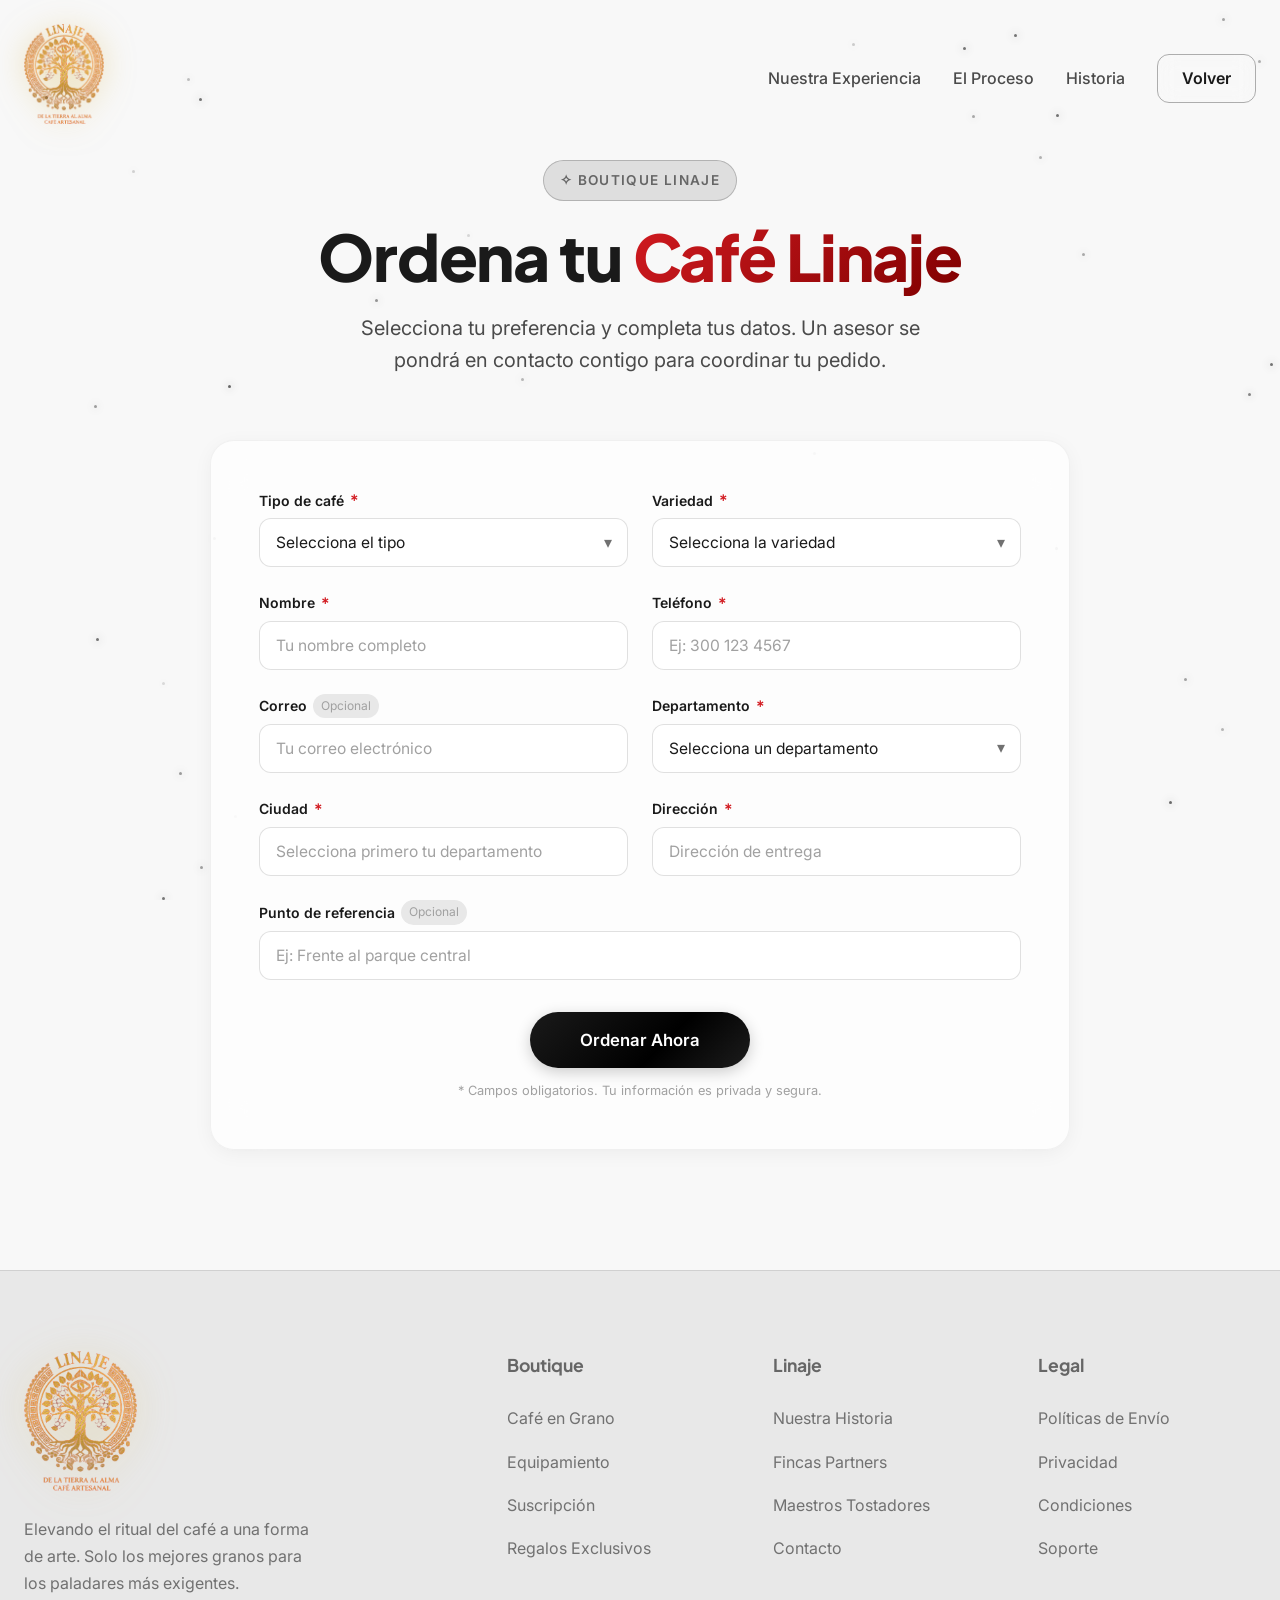
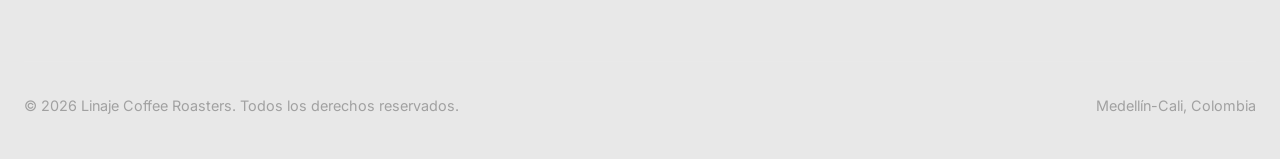
==== boutique.html @ 58b34735 "Add files via upload" ====
<!DOCTYPE html>
<html lang="es">

<head>
    <meta charset="UTF-8">
    <meta name="viewport" content="width=device-width, initial-scale=1.0">
    <title>Boutique | Linaje Café</title>
    <meta name="description" content="Ordena tu café Linaje de especialidad. Selecciona tu variedad, indica tu dirección y uno de nuestros asesores se contactará contigo.">
    <!-- Design System CSS -->
    <link rel="stylesheet" href="styles.css">
</head>

<body>

    <!-- Background Particles -->
    <div class="particles-container" id="particles">
        <!-- Partículas inyectadas vía JS -->
    </div>

    <!-- Navegación Sticky (same as landing) -->
    <nav class="navbar" id="navbar">
        <div class="container nav-container">
            <a href="index.html" class="nav-logo">
                <img src="images/logo.png" alt="Linaje Logo" class="logo-img">
            </a>

            <ul class="nav-links" id="nav-links">
                <li><a href="index.html#experiencia" class="nav-link">Nuestra Experiencia</a></li>
                <li><a href="index.html#proceso" class="nav-link">El Proceso</a></li>
                <li><a href="index.html#historia" class="nav-link">Historia</a></li>
                <li><a href="index.html" class="btn btn-outline" style="padding: 10px 24px;">Volver</a></li>
            </ul>

            <div class="mobile-menu-toggle" id="mobile-menu-toggle">
                <span></span>
                <span></span>
                <span></span>
            </div>
        </div>
    </nav>

    <!-- Boutique Hero + Form Section -->
    <section class="boutique-page-section">
        <div class="container">
            <div class="boutique-page-header">
                <div class="hero-label" style="margin: 0 auto;">
                    <span>✧ Boutique Linaje</span>
                </div>
                <h1>Ordena tu <span class="text-gradient">Café Linaje</span></h1>
                <p class="large">Selecciona tu preferencia y completa tus datos. Un asesor se pondrá en contacto contigo para coordinar tu pedido.</p>
            </div>

            <!-- Order Form -->
            <form id="order-form" class="order-form glass-card" novalidate>

                <!-- Row 1: Tipo de café + Variedad -->
                <div class="form-row">
                    <div class="form-group">
                        <label for="coffee_type" class="form-label">Tipo de café <span class="required-star">*</span></label>
                        <div class="select-wrapper">
                            <select id="coffee_type" name="coffee_type" class="form-control" required>
                                <option value="" disabled selected>Selecciona el tipo</option>
                                <option value="Molido">Molido</option>
                                <option value="En Grano">En Grano</option>
                            </select>
                        </div>
                        <span class="field-error" id="coffee_type-error">Por favor selecciona el tipo de café.</span>
                    </div>

                    <div class="form-group">
                        <label for="variety" class="form-label">Variedad <span class="required-star">*</span></label>
                        <div class="select-wrapper">
                            <select id="variety" name="variety" class="form-control" required>
                                <option value="" disabled selected>Selecciona la variedad</option>
                                <option value="Castillo">Castillo</option>
                            </select>
                        </div>
                        <span class="field-error" id="variety-error">Por favor selecciona la variedad.</span>
                    </div>
                </div>

                <!-- Row 1.5: Tipo de molienda (Dynamic) -->
                <div class="form-row" id="grind-row" style="display: none;">
                    <div class="form-group" style="grid-column: 1 / -1;">
                        <label for="grind_type" class="form-label">Tipo de molienda <span class="required-star">*</span></label>
                        <div class="select-wrapper">
                            <select id="grind_type" name="grind_type" class="form-control">
                                <option value="" disabled selected>Selecciona la molienda</option>
                                <option value="Fina">Fina</option>
                                <option value="Media">Media</option>
                                <option value="Gruesa">Gruesa</option>
                            </select>
                        </div>
                        <span class="field-error" id="grind_type-error">Por favor selecciona el tipo de molienda.</span>
                    </div>
                </div>

                <!-- Row 2: Nombre + Teléfono -->
                <div class="form-row">
                    <div class="form-group">
                        <label for="name" class="form-label">Nombre <span class="required-star">*</span></label>
                        <input type="text" id="name" name="name" class="form-control" placeholder="Tu nombre completo" required>
                        <span class="field-error" id="name-error">El nombre es obligatorio.</span>
                    </div>

                    <div class="form-group">
                        <label for="phone" class="form-label">Teléfono <span class="required-star">*</span></label>
                        <input type="tel" id="phone" name="phone" class="form-control" placeholder="Ej: 300 123 4567" required>
                        <span class="field-error" id="phone-error">El teléfono es obligatorio.</span>
                    </div>
                </div>

                <!-- Row 3: Correo + Departamento -->
                <div class="form-row">
                    <div class="form-group">
                        <label for="email" class="form-label">Correo <span class="optional-tag">Opcional</span></label>
                        <input type="email" id="email" name="email" class="form-control" placeholder="Tu correo electrónico">
                        <span class="field-error" id="email-error">Ingresa un correo válido.</span>
                    </div>

                    <div class="form-group">
                        <label for="department" class="form-label">Departamento <span class="required-star">*</span></label>
                        <div class="select-wrapper">
                            <select id="department" name="department" class="form-control" required>
                                <option value="" disabled selected>Selecciona un departamento</option>
                                <!-- Departments will be populated by JS -->
                            </select>
                        </div>
                        <span class="field-error" id="department-error">El departamento es obligatorio.</span>
                    </div>
                </div>

                <!-- Row 4: Ciudad + Dirección -->
                <div class="form-row">
                    <div class="form-group">
                        <label for="city" class="form-label">Ciudad <span class="required-star">*</span></label>
                        <input type="text" id="city" name="city" class="form-control"
                               placeholder="Selecciona primero tu departamento"
                               list="cities-list" autocomplete="off" required disabled>
                        <datalist id="cities-list"></datalist>
                        <span class="field-error" id="city-error">La ciudad es obligatoria.</span>
                    </div>

                    <div class="form-group">
                        <label for="address" class="form-label">Dirección <span class="required-star">*</span></label>
                        <input type="text" id="address" name="address" class="form-control" placeholder="Dirección de entrega" required>
                        <span class="field-error" id="address-error">La dirección es obligatoria.</span>
                    </div>
                </div>

                <!-- Row 5: Punto de referencia -->
                <div class="form-row">
                    <div class="form-group" style="grid-column: 1 / -1;">
                        <label for="benchmark" class="form-label">Punto de referencia <span class="optional-tag">Opcional</span></label>
                        <input type="text" id="benchmark" name="benchmark" class="form-control" placeholder="Ej: Frente al parque central">
                    </div>
                </div>

                <!-- Submit -->
                <div class="form-submit-row">
                    <button type="submit" class="btn btn-primary cta-pulse-btn" id="submit-btn">
                        <span id="submit-text">Ordenar Ahora</span>
                        <span id="submit-spinner" class="spinner" style="display:none;"></span>
                    </button>
                    <p class="form-disclaimer">* Campos obligatorios. Tu información es privada y segura.</p>
                </div>

            </form>
        </div>
    </section>

    <!-- Footer (same as landing) -->
    <footer class="footer">
        <div class="container">
            <div class="footer-grid">
                <div class="footer-brand">
                    <a href="index.html" class="footer-logo">
                        <img src="images/logo.png" alt="Linaje Logo" class="logo-img">
                    </a>
                    <p>Elevando el ritual del café a una forma de arte. Solo los mejores granos para los paladares más exigentes.</p>
                </div>
                <div class="footer-col">
                    <h4>Boutique</h4>
                    <div class="footer-links">
                        <a href="#">Café en Grano</a>
                        <a href="#">Equipamiento</a>
                        <a href="#">Suscripción</a>
                        <a href="#">Regalos Exclusivos</a>
                    </div>
                </div>
                <div class="footer-col">
                    <h4>Linaje</h4>
                    <div class="footer-links">
                        <a href="#">Nuestra Historia</a>
                        <a href="#">Fincas Partners</a>
                        <a href="#">Maestros Tostadores</a>
                        <a href="#">Contacto</a>
                    </div>
                </div>
                <div class="footer-col">
                    <h4>Legal</h4>
                    <div class="footer-links">
                        <a href="#">Políticas de Envío</a>
                        <a href="#">Privacidad</a>
                        <a href="#">Condiciones</a>
                        <a href="#">Soporte</a>
                    </div>
                </div>
            </div>
            <div class="footer-bottom">
                <span>&copy; 2026 Linaje Coffee Roasters. Todos los derechos reservados.</span>
                <span>Medellín-Cali, Colombia</span>
            </div>
        </div>
    </footer>

    <!-- Popup 1: Casi listo -->
    <div class="popup-overlay" id="popup-almost" aria-hidden="true">
        <div class="popup-card glass-card">
            <h3 class="popup-title">Cada vez estas mas cerca de probar nuestro café <span class="text-gradient">Linaje</span>.</h3>
            <p class="popup-subtitle">Estamos procesando tu pedido…</p>
            <!-- Spinning bean + loading bar -->
            <div class="bean-spinner">☕</div>
            <div class="popup-timer-bar-container">
                <div class="popup-timer-bar">
                    <div class="popup-timer-fill" id="timer-fill-1"></div>
                </div>
            </div>
            <span class="popup-countdown" id="countdown-1">10</span>
        </div>
    </div>

    <!-- Popup 2: En camino -->
    <div class="popup-overlay" id="popup-sent" aria-hidden="true">
        <div class="popup-card glass-card">
            <h3 class="popup-title">Tu compra esta en proceso.</h3>
            <p class="popup-subtitle">Uno de nuestros Asesores se contactará contigo.</p>
            <!-- Coffee cup animation -->
            <div class="coffee-scene">
                <div class="coffee-steam">
                    <span></span><span></span><span></span>
                </div>
                <div class="coffee-cup">
                    <div class="coffee-liquid" id="coffee-fill-2"></div>
                    <div class="coffee-cup-handle"></div>
                </div>
                <div class="coffee-saucer"></div>
            </div>
            <span class="popup-countdown" id="countdown-2">10</span>
        </div>
    </div>

    <!-- Volver button (shown after popup 2 closes) -->
    <div class="volver-overlay" id="volver-overlay" style="display:none;">
        <div class="volver-card glass-card">
            <div class="popup-icon">✧</div>
            <h3>¡Gracias por tu pedido!</h3>
            <p>Pronto estaremos en contacto contigo.</p>
            <a href="index.html" class="btn btn-primary" style="margin-top: 16px; border-radius: 100px;">Volver al inicio</a>
        </div>
    </div>

    <!-- JS Scripts -->
    <script src="script.js"></script>
    <script src="boutique.js"></script>
</body>

</html>
---- styles.css ----
/* =========================================================================
   LINAJE - DESIGN SYSTEM (DARK LUXURY)
   ========================================================================= */

@import url('https://fonts.googleapis.com/css2?family=Inter:wght@400;500;600&family=Plus+Jakarta+Sans:wght@700;800&display=swap');

:root {
    /* Backgrounds */
    --bg-primary: #F8F8F8;     /* Very Light Gray / White */
    --bg-secondary: #FFFFFF;   /* Pure White */
    --bg-tertiary: #E8E8E8;    /* Soft Gray */

    /* Primary Accent: Deep Black */
    --primary-50: #F2F2F2;
    --primary-100: #E6E6E6;
    --primary-200: #CCCCCC;
    --primary-300: #999999;
    --primary-400: #666666;
    --primary-500: #000000;
    --primary-600: #000000;
    --primary-700: #000000;
    --primary-800: #000000;
    --primary-900: #000000;
    --primary-rgb: 0, 0, 0;

    /* Secondary Accent: Red Linaje */
    --accent-red: #D21B21;

    /* Texts */
    --text-primary: #1A1A1A;   /* Dark for readability */
    --text-secondary: #4A4A4A; /* Medium gray */
    --text-tertiary: #717171;  /* Light gray text */
    --text-quaternary: #A1A1A1;

    /* Utilities */
    --success: #22C55E;
    --warning: #F59E0B;
}

/* =========================================================================
   BASE STYLES
   ========================================================================= */

* {
    margin: 0;
    padding: 0;
    box-sizing: border-box;
}

body {
    background-color: var(--bg-primary);
    color: var(--text-secondary);
    font-family: 'Inter', sans-serif;
    line-height: 1.7;
    overflow-x: hidden;
    scroll-behavior: smooth;
}

h1,
h2,
h3,
h4,
h5,
h6 {
    font-family: 'Plus Jakarta Sans', sans-serif;
    color: var(--text-primary);
}

h1 {
    font-size: clamp(2.5rem, 5vw, 4.75rem);
    font-weight: 800;
    line-height: 1.1;
    letter-spacing: -0.02em;
}

h2 {
    font-size: clamp(2rem, 4vw, 3rem);
    font-weight: 700;
    line-height: 1.2;
}

h3 {
    font-size: 1.5rem;
    font-weight: 600;
    line-height: 1.3;
}

p {
    font-size: 1rem;
    font-weight: 400;
}

p.large {
    font-size: 1.25rem;
    line-height: 1.6;
}

.label {
    font-size: 0.75rem;
    font-weight: 500;
    text-transform: uppercase;
    letter-spacing: 0.1em;
    color: var(--primary-400);
}

a {
    text-decoration: none;
    color: inherit;
}

ul {
    list-style: none;
}

/* =========================================================================
   LAYOUT
   ========================================================================= */

.container {
    max-width: 1280px;
    margin: 0 auto;
    padding: 0 24px;
}

section {
    padding: 100px 0;
    position: relative;
    z-index: 10;
}

/* =========================================================================
   COMPONENTS
   ========================================================================= */

/* Glass Card */
.glass-card {
    background: rgba(255, 255, 255, 0.7);
    backdrop-filter: blur(24px) saturate(180%);
    -webkit-backdrop-filter: blur(24px) saturate(180%);
    border: 1px solid rgba(0, 0, 0, 0.05);
    border-radius: 24px;
    padding: 32px;
    box-shadow:
        0 4px 20px -1px rgba(0, 0, 0, 0.05),
        0 2px 10px -2px rgba(0, 0, 0, 0.02);
    transition: all 0.4s cubic-bezier(0.4, 0, 0.2, 1);
}

.glass-card:hover {
    border-color: rgba(0, 0, 0, 0.1);
    box-shadow: 0 25px 50px -12px rgba(0, 0, 0, 0.1);
    transform: translateY(-4px);
}

/* Buttons */
.btn {
    display: inline-flex;
    align-items: center;
    justify-content: center;
    padding: 16px 32px;
    border-radius: 12px;
    font-weight: 600;
    font-family: 'Inter', sans-serif;
    cursor: pointer;
    transition: all 0.3s cubic-bezier(0.4, 0, 0.2, 1);
}

.btn-primary {
    background: linear-gradient(135deg,
            #1A1A1A 0%,
            #000000 30%,
            #2A2A2A 60%,
            #000000 100%);
    background-size: 200% 200%;
    animation: gradient-shift 4s ease infinite;
    color: #FFFFFF;
    border: none;
    box-shadow:
        0 4px 15px rgba(0, 0, 0, 0.2);
}

.btn-primary:hover {
    transform: translateY(-2px) scale(1.02);
    box-shadow:
        0 8px 25px rgba(0, 0, 0, 0.3);
}

.btn-outline {
    background: transparent;
    color: var(--text-primary);
    border: 1px solid rgba(var(--primary-rgb), 0.3);
    backdrop-filter: blur(10px);
}

.btn-outline:hover {
    background: rgba(var(--primary-rgb), 0.1);
    border-color: rgba(var(--primary-rgb), 0.6);
    transform: translateY(-2px);
}

/* Glow */
.glow-primary {
    filter: drop-shadow(0 0 20px rgba(var(--primary-rgb), 0.6)) drop-shadow(0 0 40px rgba(var(--primary-rgb), 0.4)) drop-shadow(0 0 60px rgba(var(--primary-rgb), 0.3));
}

.text-gradient {
    background: linear-gradient(135deg, var(--accent-red) 0%, #800000 100%);
    -webkit-background-clip: text;
    -webkit-text-fill-color: transparent;
    background-clip: text;
    color: transparent;
}

/* =========================================================================
   NAVBAR
   ========================================================================= */

.navbar {
    position: fixed;
    top: 0;
    width: 100%;
    z-index: 1000;
    padding: 24px 0;
    transition: all 0.3s ease;
}

.navbar.scrolled {
    background: rgba(255, 255, 255, 0.95);
    backdrop-filter: blur(24px);
    border-bottom: 1px solid rgba(0, 0, 0, 0.05);
    box-shadow: 0 4px 20px rgba(0, 0, 0, 0.05);
    padding: 16px 0;
}

.nav-container {
    display: flex;
    justify-content: space-between;
    align-items: center;
}

.nav-logo img {
    height: 100px;
    object-fit: contain;
    transition: all 0.4s ease;
    filter: drop-shadow(0 0 15px rgba(212, 175, 55, 0.5));
}

.nav-logo:hover img {
    filter: drop-shadow(0 0 25px rgba(212, 175, 55, 0.8)) drop-shadow(0 0 10px rgba(153, 27, 27, 0.6));
    transform: scale(1.02);
}

.navbar.scrolled .nav-logo img {
    height: 80px;
    filter: drop-shadow(0 0 10px rgba(212, 175, 55, 0.3));
}

.nav-links {
    display: flex;
    gap: 32px;
    align-items: center;
}

.nav-link {
    color: var(--text-secondary);
    font-weight: 500;
    position: relative;
    transition: color 0.3s ease;
}

.nav-link:hover {
    color: var(--primary-500);
}

.nav-link::after {
    content: '';
    position: absolute;
    bottom: -4px;
    left: 0;
    width: 0;
    height: 2px;
    background: var(--primary-500);
    transition: width 0.3s ease;
}

.nav-link:hover::after {
    width: 100%;
}

.mobile-menu-toggle {
    display: none;
    flex-direction: column;
    gap: 6px;
    cursor: pointer;
}

.mobile-menu-toggle span {
    width: 24px;
    height: 2px;
    background: var(--text-primary);
    transition: all 0.3s;
}

/* =========================================================================
   HERO SECTION
   ========================================================================= */

.hero {
    min-height: 100vh;
    display: flex;
    align-items: center;
    padding-top: 100px;
    overflow: hidden;
    position: relative;
}

.hero-bg {
    position: absolute;
    top: 0;
    left: 0;
    width: 100%;
    height: 100%;
    z-index: 1;
    background: radial-gradient(ellipse at top, rgba(var(--primary-rgb), 0.1) 0%, transparent 50%);
}

.hero-container {
    display: grid;
    grid-template-columns: 1fr 1fr;
    gap: 40px;
    align-items: center;
    position: relative;
    z-index: 2;
}

.hero-content {
    display: flex;
    flex-direction: column;
    gap: 24px;
}

.hero-label {
    display: inline-flex;
    align-items: center;
    gap: 8px;
    background: rgba(var(--primary-rgb), 0.1);
    border: 1px solid rgba(var(--primary-rgb), 0.2);
    padding: 8px 16px;
    border-radius: 100px;
    color: var(--primary-400);
    font-weight: 600;
    font-size: 0.85rem;
    text-transform: uppercase;
    letter-spacing: 0.1em;
    width: max-content;
}

.hero-title {
    opacity: 0;
    animation: fade-in-up 0.8s cubic-bezier(0.16, 1, 0.3, 1) forwards;
}

.hero-subtitle {
    opacity: 0;
    animation: fade-in-up 0.8s cubic-bezier(0.16, 1, 0.3, 1) 0.2s forwards;
    max-width: 90%;
}

.hero-actions {
    display: flex;
    gap: 16px;
    margin-top: 16px;
    opacity: 0;
    animation: fade-in-up 0.8s cubic-bezier(0.16, 1, 0.3, 1) 0.4s forwards;
}

.hero-visual-wrapper {
    position: relative;
    display: flex;
    justify-content: center;
    align-items: center;
    opacity: 0;
    animation: fade-in-rotate 1.2s cubic-bezier(0.16, 1, 0.3, 1) forwards;
}

.hero-visual {
    width: 100%;
    max-width: 600px;
    height: auto;
    border-radius: 20px;
    object-fit: cover;
    animation: float 6s ease-in-out infinite;
    z-index: 3;
    position: relative;
    border: 1px solid rgba(0, 0, 0, 0.05);
    box-shadow: 0 20px 60px rgba(0, 0, 0, 0.1);
}

/* =========================================================================
   SOCIAL PROOF / LOGOS
   ========================================================================= */

.social-proof {
    padding: 60px 0;
    border-top: 1px solid rgba(0, 0, 0, 0.05);
    border-bottom: 1px solid rgba(0, 0, 0, 0.05);
    background: var(--bg-secondary);
}

.social-proof-content {
    display: flex;
    flex-direction: column;
    align-items: center;
    gap: 32px;
}

.social-proof-text {
    font-size: 14px;
    color: var(--text-tertiary);
    letter-spacing: 0.05em;
    text-transform: uppercase;
}

.logos-grid {
    display: flex;
    flex-wrap: wrap;
    justify-content: center;
    gap: 48px;
}

.logos-grid span {
    font-family: 'Plus Jakarta Sans', sans-serif;
    font-size: 1.5rem;
    font-weight: 700;
    color: rgba(0, 0, 0, 0.2);
    transition: all 0.3s;
    cursor: default;
}

.logos-grid span:hover {
    color: var(--primary-500);
}

/* =========================================================================
   SERVICES (FLIP CARDS)
   ========================================================================= */

.services-header {
    text-align: center;
    margin-bottom: 64px;
}

.services-header h2 {
    margin-bottom: 16px;
}

.services-grid {
    display: grid;
    grid-template-columns: repeat(4, 1fr);
    gap: 32px;
}

.service-card-flip {
    perspective: 1000px;
    height: 420px;
    cursor: pointer;
    opacity: 0;
    transform: translateY(20px);
}

.service-card-flip.animate-in {
    animation: fade-in-up 0.6s forwards;
}

.service-card-inner {
    position: relative;
    width: 100%;
    height: 100%;
    text-align: center;
    transition: transform 0.8s cubic-bezier(0.175, 0.885, 0.32, 1.275);
    transform-style: preserve-3d;
}

.service-card-flip:hover .service-card-inner,
.service-card-flip.is-flipped .service-card-inner {
    transform: rotateY(180deg);
}

.service-card-front,
.service-card-back {
    position: absolute;
    width: 100%;
    height: 100%;
    backface-visibility: hidden;
    -webkit-backface-visibility: hidden;
    border-radius: 24px;
    overflow: hidden;
}

.service-card-front {
    background-color: var(--bg-tertiary);
}

.service-image {
    width: 100%;
    height: 100%;
    object-fit: cover;
    transition: transform 0.5s ease;
}

.service-card-flip:hover .service-image {
    transform: scale(1.05);
    /* Zoom in on hover */
}

.service-overlay {
    position: absolute;
    bottom: 0;
    left: 0;
    right: 0;
    height: 60%;
    background: linear-gradient(to top, rgba(0, 0, 0, 0.95) 0%, rgba(0, 0, 0, 0.5) 50%, transparent 100%);
    display: flex;
    align-items: flex-end;
    padding: 24px;
}

.service-title-front {
    margin: 0;
    color: var(--text-primary);
    text-align: left;
    font-size: 1.4rem;
}

.service-card-back {
    transform: rotateY(180deg);
    display: flex;
    flex-direction: column;
    justify-content: center;
    align-items: center;
    padding: 32px;
    text-align: center;
    border: 1px solid rgba(var(--primary-rgb), 0.2);
}

.service-title-back {
    margin-bottom: 16px;
    color: var(--primary-400);
}

.service-description {
    margin-bottom: 24px;
    color: var(--text-secondary);
    font-size: 0.95rem;
    line-height: 1.6;
}

.service-features {
    display: flex;
    flex-wrap: wrap;
    gap: 8px;
    justify-content: center;
}

.feature-tag {
    background: rgba(var(--primary-rgb), 0.1);
    color: var(--primary-300);
    padding: 4px 12px;
    border-radius: 100px;
    font-size: 0.8rem;
    font-weight: 500;
    border: 1px solid rgba(var(--primary-rgb), 0.2);
}

/* =========================================================================
   DASHBOARD / METRICS
   ========================================================================= */

.dashboard-section {
    position: relative;
    overflow: hidden;
    background: var(--bg-secondary);
}

.dashboard-container {
    display: flex;
    flex-direction: column;
    align-items: center;
    text-align: center;
    gap: 48px;
}

.dashboard-stats {
    display: grid;
    grid-template-columns: repeat(4, 1fr);
    gap: 24px;
    width: 100%;
}

.stat-item {
    text-align: center;
    padding: 32px 24px;
    border-radius: 20px;
    background: linear-gradient(135deg, rgba(var(--primary-rgb), 0.05), transparent);
    border: 1px solid rgba(var(--primary-rgb), 0.1);
}

.stat-value {
    font-size: 3.5rem;
    font-family: 'Plus Jakarta Sans', sans-serif;
    font-weight: 800;
    color: var(--text-primary);
    display: block;
    margin-bottom: 8px;
}

.stat-label {
    color: var(--text-tertiary);
    font-size: 0.9rem;
    font-weight: 500;
    text-transform: uppercase;
    letter-spacing: 0.1em;
}

/* =========================================================================
   CTA SECTION
   ========================================================================= */

.cta-section {
    padding: 120px 0;
}

.cta-container {
    position: relative;
    padding: 80px 48px;
    border-radius: 32px;
    text-align: center;
    overflow: hidden;
    background: #1A1A1A;
    color: #FFFFFF;
    border: none;
    box-shadow: 0 20px 60px rgba(0, 0, 0, 0.2);
}

.cta-container h2, .cta-container p {
    color: #FFFFFF;
}

.cta-bg {
    position: absolute;
    top: 50%;
    left: 50%;
    transform: translate(-50%, -50%);
    width: 800px;
    height: 800px;
    background: radial-gradient(circle, rgba(var(--primary-rgb), 0.15) 0%, transparent 60%);
    /* Gold hint inside CTA */
    z-index: 1;
}

.cta-content {
    position: relative;
    z-index: 2;
    display: flex;
    flex-direction: column;
    align-items: center;
    gap: 24px;
    max-width: 600px;
    margin: 0 auto;
}

.cta-pulse-btn {
    animation: pulse-glow 3s ease-in-out infinite;
    font-size: 1.1rem;
    padding: 20px 40px;
}

/* =========================================================================
   FOOTER
   ========================================================================= */

.footer {
    background: var(--bg-tertiary);
    border-top: 1px solid rgba(var(--primary-rgb), 0.1);
    padding: 80px 0 40px;
}

.footer-grid {
    display: grid;
    grid-template-columns: 2fr 1fr 1fr 1fr;
    gap: 48px;
    margin-bottom: 64px;
}

.footer-brand p {
    margin-top: 16px;
    color: var(--text-tertiary);
    max-width: 300px;
}

.footer-logo img {
    height: 140px;
    object-fit: contain;
    border-radius: 8px;
    /* In case the red background is kept */
    filter: drop-shadow(0 0 20px rgba(212, 175, 55, 0.3));
    transition: all 0.4s ease;
}

.footer-logo:hover img {
    filter: drop-shadow(0 0 30px rgba(212, 175, 55, 0.6)) drop-shadow(0 0 15px rgba(153, 27, 27, 0.4));
    transform: scale(1.05);
}

.footer-col h4 {
    margin-bottom: 24px;
    font-size: 1.1rem;
    color: var(--primary-400);
}

.footer-links {
    display: flex;
    flex-direction: column;
    gap: 16px;
}

.footer-links a {
    color: var(--text-tertiary);
    transition: color 0.2s;
}

.footer-links a:hover {
    color: var(--primary-500);
}

.footer-bottom {
    display: flex;
    justify-content: space-between;
    align-items: center;
    padding-top: 32px;
    border-top: 1px solid rgba(255, 255, 255, 0.05);
    color: var(--text-quaternary);
    font-size: 0.9rem;
}

/* =========================================================================
   ANIMATIONS & PARTICLES
   ========================================================================= */

@keyframes fade-in-up {
    0% {
        opacity: 0;
        transform: translateY(30px);
    }

    100% {
        opacity: 1;
        transform: translateY(0);
    }
}

@keyframes fade-in-rotate {
    0% {
        opacity: 0;
        transform: scale(0.9) rotate(-3deg);
    }

    100% {
        opacity: 1;
        transform: scale(1) rotate(0deg);
    }
}

@keyframes float {

    0%,
    100% {
        transform: translateY(0);
    }

    50% {
        transform: translateY(-15px);
    }
}

@keyframes float-particle {

    0%,
    100% {
        transform: translate(0, 0);
        opacity: 0.2;
    }

    25% {
        transform: translate(50px, -50px);
        opacity: 0.6;
    }

    50% {
        transform: translate(-25px, -100px);
        opacity: 0.3;
    }

    75% {
        transform: translate(-50px, -50px);
        opacity: 0.5;
    }
}

@keyframes pulse-glow {

    0%,
    100% {
        box-shadow:
            0 0 0 1px rgba(var(--primary-rgb), 0.5),
            0 4px 24px rgba(var(--primary-rgb), 0.4);
    }

    50% {
        box-shadow:
            0 0 0 2px rgba(var(--primary-rgb), 0.8),
            0 8px 40px rgba(var(--primary-rgb), 0.6);
    }
}

@keyframes gradient-shift {

    0%,
    100% {
        background-position: 0% 50%;
    }

    50% {
        background-position: 100% 50%;
    }
}

.particles-container {
    position: absolute;
    top: 0;
    left: 0;
    width: 100%;
    height: 100%;
    overflow: hidden;
    z-index: 0;
    pointer-events: none;
}

.particle {
    position: absolute;
    width: 3px;
    height: 3px;
    background: var(--primary-500);
    border-radius: 50%;
    box-shadow: 0 0 10px var(--primary-500);
    animation: float-particle 15s infinite ease-in-out;
}

/* =========================================================================
   BOUTIQUE SHOWCASE (MINIMALIST)
   ========================================================================= */

.boutique-section {
    padding: 120px 0;
    position: relative;
    overflow: hidden;
}

.boutique-header {
    margin-bottom: 80px;
}

.products-showcase {
    display: flex;
    justify-content: center;
    gap: 100px;
    flex-wrap: wrap;
    align-items: flex-start;
}

.product-item {
    flex: 1;
    min-width: 300px;
    max-width: 450px;
    display: flex;
    flex-direction: column;
    align-items: center;
    text-align: center;
    padding: 20px;
    opacity: 0;
    transform: translateY(40px);
    transition: all 0.8s cubic-bezier(0.16, 1, 0.3, 1);
}

.product-item.animate-in {
    opacity: 1;
    transform: translateY(0);
}

.product-image-container {
    position: relative;
    margin-bottom: 60px;
    width: 380px;
    height: 480px;
    display: flex;
    justify-content: center;
    align-items: center;
    perspective: 1000px;
}

.product-bag {
    width: 280px;
    height: auto;
    max-height: 100%;
    object-fit: contain;
    z-index: 5;
    filter: drop-shadow(0 30px 50px rgba(0, 0, 0, 0.15));
    transition: all 0.8s cubic-bezier(0.16, 1, 0.3, 1);
    image-rendering: -webkit-optimize-contrast;
}

.glass-pedestal {
    position: absolute;
    bottom: 20px;
    width: 260px;
    height: 45px;
    background: rgba(0, 0, 0, 0.03);
    border-radius: 50%;
    backdrop-filter: blur(8px);
    border: 1px solid rgba(0, 0, 0, 0.05);
    transform: rotateX(75deg);
    z-index: 1;
    box-shadow: inset 0 0 20px rgba(0,0,0,0.05);
}

.product-item:nth-child(1) .product-bag {
    filter: drop-shadow(0 30px 60px rgba(0, 0, 0, 0.2));
}

.product-item:hover .product-bag {
    transform: translateY(-40px) scale(1.08) rotateY(10deg);
}

.product-glow {
    position: absolute;
    width: 400px;
    height: 400px;
    top: 50%;
    left: 50%;
    transform: translate(-50%, -50%);
    background: radial-gradient(circle, rgba(0, 0, 0, 0.03) 0%, transparent 70%);
    z-index: 2;
    border-radius: 50%;
    filter: blur(60px);
    pointer-events: none;
}

.black-glow {
    background: radial-gradient(circle, rgba(0, 0, 0, 0.05) 0%, transparent 70%);
}

.red-glow {
    background: radial-gradient(circle, rgba(210, 27, 33, 0.05) 0%, transparent 70%);
}

.product-info h3 {
    font-size: 1.8rem;
    margin-bottom: 12px;
}

.product-note {
    font-size: 0.9rem;
    color: var(--text-tertiary);
    text-transform: uppercase;
    letter-spacing: 0.15em;
    margin-bottom: 16px;
}

.product-desc {
    font-size: 1rem;
    color: var(--text-secondary);
    margin-bottom: 24px;
    max-width: 320px;
}

/* =========================================================================
   RESPONSIVE DESIGN
   ========================================================================= */

@media (min-width: 1024px) and (max-width: 1439px) {
    .hero-title {
        font-size: 3.5rem;
    }
}

@media (min-width: 768px) and (max-width: 1023px) {
    .hero-container {
        grid-template-columns: 1fr;
        text-align: center;
    }

    .hero-content {
        align-items: center;
    }

    .hero-actions {
        justify-content: center;
    }

    .hero-visual {
        max-width: 400px;
        margin-top: 40px;
    }

    .services-grid {
        grid-template-columns: repeat(2, 1fr);
    }

    .dashboard-stats {
        grid-template-columns: repeat(2, 1fr);
    }

    .footer-grid {
        grid-template-columns: repeat(2, 1fr);
    }
}

@media (max-width: 767px) {
    .hero-container {
        grid-template-columns: 1fr;
        text-align: center;
    }

    .hero-content {
        align-items: center;
    }

    .hero-actions {
        flex-direction: column;
        width: 100%;
    }

    .hero-actions .btn {
        width: 100%;
    }

    .hero-title {
        font-size: 2.5rem;
    }

    .hero-visual {
        max-width: 300px;
        margin-top: 40px;
    }

    .nav-links {
        display: none;
    }

    .mobile-menu-toggle {
        display: flex;
    }

    .services-grid {
        grid-template-columns: 1fr;
    }

    .dashboard-stats {
        grid-template-columns: 1fr;
        gap: 24px;
    }

    .footer-grid {
        grid-template-columns: 1fr;
    }

    .footer-bottom {
        flex-direction: column;
        gap: 16px;
        text-align: center;
    }

    .cta-container {
        padding: 40px 24px;
    }

    section {
        padding: 60px 0;
    }

    .particle:nth-child(n+15) {
        display: none;
    }
}

/* =========================================================================
   BOUTIQUE PAGE — ORDER FORM
   ========================================================================= */

.boutique-page-section {
    min-height: 100vh;
    padding-top: 160px;
    padding-bottom: 120px;
    position: relative;
    z-index: 10;
}

.boutique-page-header {
    text-align: center;
    max-width: 700px;
    margin: 0 auto 64px;
    display: flex;
    flex-direction: column;
    align-items: center;
    gap: 20px;
}

.boutique-page-header h1 {
    margin: 0;
}

.boutique-page-header .large {
    color: var(--text-secondary);
    max-width: 560px;
}

/* Form card */
.order-form {
    max-width: 860px;
    margin: 0 auto;
    display: flex;
    flex-direction: column;
    gap: 24px;
    padding: 48px;
}

.form-row {
    display: grid;
    grid-template-columns: 1fr 1fr;
    gap: 24px;
}

.form-group {
    display: flex;
    flex-direction: column;
    gap: 6px;
    position: relative;
}

.form-label {
    font-size: 0.875rem;
    font-weight: 600;
    color: var(--text-primary);
    font-family: 'Inter', sans-serif;
    display: flex;
    align-items: center;
    gap: 6px;
}

.required-star {
    color: var(--accent-red);
    font-size: 1rem;
    line-height: 1;
}

.optional-tag {
    font-size: 0.75rem;
    font-weight: 400;
    color: var(--text-quaternary);
    background: var(--bg-tertiary);
    padding: 2px 8px;
    border-radius: 100px;
}

.form-control {
    width: 100%;
    padding: 14px 16px;
    border-radius: 12px;
    border: 1.5px solid rgba(0, 0, 0, 0.12);
    background: var(--bg-secondary);
    color: var(--text-primary);
    font-family: 'Inter', sans-serif;
    font-size: 0.975rem;
    transition: border-color 0.25s ease, box-shadow 0.25s ease;
    outline: none;
    appearance: none;
    -webkit-appearance: none;
}

.form-control:focus {
    border-color: var(--primary-500);
    box-shadow: 0 0 0 3px rgba(0, 0, 0, 0.08);
}

.form-control::placeholder {
    color: var(--text-quaternary);
}

.form-control.input-ok {
    border-color: var(--success);
}

.form-control.input-error {
    border-color: var(--accent-red);
    background: rgba(210, 27, 33, 0.03);
}

/* Select dropdown arrow */
.select-wrapper {
    position: relative;
}

.select-wrapper::after {
    content: '▾';
    position: absolute;
    right: 16px;
    top: 50%;
    transform: translateY(-50%);
    color: var(--text-tertiary);
    pointer-events: none;
    font-size: 1rem;
}

.select-wrapper .form-control {
    padding-right: 40px;
    cursor: pointer;
}

/* Validation error message */
.field-error {
    font-size: 0.78rem;
    color: var(--accent-red);
    font-weight: 500;
    display: none;
    animation: fade-in-up 0.2s ease forwards;
}

.field-error.visible {
    display: block;
}

/* Submit row */
.form-submit-row {
    display: flex;
    flex-direction: column;
    align-items: center;
    gap: 12px;
    margin-top: 8px;
}

.form-submit-row .btn {
    min-width: 220px;
    font-size: 1.05rem;
    border-radius: 100px;
    padding: 18px 40px;
}

.form-disclaimer {
    font-size: 0.8rem;
    color: var(--text-quaternary);
}

/* Spinner */
.spinner {
    width: 20px;
    height: 20px;
    border: 2px solid rgba(255, 255, 255, 0.3);
    border-top-color: #fff;
    border-radius: 50%;
    animation: spin 0.7s linear infinite;
    display: inline-block;
}

@keyframes spin {
    to { transform: rotate(360deg); }
}

/* =========================================================================
   POPUP OVERLAY
   ========================================================================= */

.popup-overlay {
    position: fixed;
    inset: 0;
    z-index: 9000;
    background: rgba(0, 0, 0, 0.55);
    backdrop-filter: blur(8px);
    display: flex;
    align-items: center;
    justify-content: center;
    opacity: 0;
    pointer-events: none;
    transition: opacity 0.4s ease;
}

.popup-overlay.popup-visible {
    opacity: 1;
    pointer-events: all;
}

.popup-card {
    max-width: 480px;
    width: 90%;
    text-align: center;
    display: flex;
    flex-direction: column;
    align-items: center;
    gap: 16px;
    padding: 48px 40px;
    border: 1px solid rgba(0, 0, 0, 0.08);
    animation: fade-in-up 0.5s cubic-bezier(0.16, 1, 0.3, 1) forwards;
}

.popup-icon {
    font-size: 3rem;
    line-height: 1;
}

.popup-title {
    font-size: 1.4rem;
    line-height: 1.35;
    color: var(--text-primary);
}

.popup-subtitle {
    color: var(--text-tertiary);
    font-size: 0.95rem;
    margin-bottom: 8px;
}

.popup-timer-bar {
    width: 100%;
    height: 4px;
    background: var(--bg-tertiary);
    border-radius: 100px;
    overflow: hidden;
}

.popup-timer-fill {
    height: 100%;
    width: 100%;
    background: linear-gradient(90deg, var(--accent-red), #000000);
    border-radius: 100px;
    transition: width 1s linear;
}

.popup-countdown {
    font-size: 0.85rem;
    font-weight: 700;
    color: var(--text-tertiary);
    letter-spacing: 0.05em;
    margin-top: 4px;
}

.popup-timer-bar-container {
    width: 100%;
    margin-top: 10px;
}

.popup-timer-bar {
    width: 100%;
    height: 6px;
    background: var(--bg-tertiary);
    border-radius: 100px;
    overflow: hidden;
}

.popup-timer-fill {
    height: 100%;
    width: 0%;
    background: linear-gradient(90deg, var(--accent-red), #ff4d4d);
    border-radius: 100px;
    transition: width 1s linear;
}

.bean-spinner {
    font-size: 2.5rem;
    animation: spin 2s linear infinite;
    display: inline-block;
    color: #6b3a1f; 
    margin-bottom: 10px;
}

/* =========================================================================
   VOLVER SCREEN
   ========================================================================= */

.volver-overlay {
    position: fixed;
    inset: 0;
    z-index: 9500;
    background: rgba(248, 248, 248, 0.96);
    backdrop-filter: blur(16px);
    display: flex;
    align-items: center;
    justify-content: center;
    animation: fade-in-up 0.6s ease forwards;
}

.volver-card {
    max-width: 440px;
    width: 90%;
    text-align: center;
    display: flex;
    flex-direction: column;
    align-items: center;
    gap: 12px;
    padding: 56px 40px;
}

.volver-card .popup-icon {
    color: var(--accent-red);
}

/* =========================================================================
   BOUTIQUE FORM RESPONSIVE
   ========================================================================= */

@media (max-width: 767px) {
    .form-row {
        grid-template-columns: 1fr;
    }

    .order-form {
        padding: 28px 20px;
    }

    .boutique-page-section {
        padding-top: 130px;
    }
}

/* =========================================================================
   COFFEE CUP ANIMATION (Popup timer)
   ========================================================================= */

.coffee-scene {
    display: flex;
    flex-direction: column;
    align-items: center;
    gap: 0;
    margin: 8px 0;
    position: relative;
}

/* Steam wisps */
.coffee-steam {
    display: flex;
    gap: 14px;
    margin-bottom: 6px;
    height: 36px;
    align-items: flex-end;
}

.coffee-steam span {
    display: block;
    width: 6px;
    height: 28px;
    border-radius: 100px;
    background: linear-gradient(to top, rgba(120,80,40,0.25), transparent);
    animation: steam-rise 1.6s ease-in-out infinite;
    transform-origin: bottom center;
}

.coffee-steam span:nth-child(1) { animation-delay: 0s;    height: 22px; }
.coffee-steam span:nth-child(2) { animation-delay: 0.5s;  height: 30px; }
.coffee-steam span:nth-child(3) { animation-delay: 1s;    height: 22px; }

@keyframes steam-rise {
    0%   { transform: translateY(0)   scaleX(1);   opacity: 0.6; }
    40%  { transform: translateY(-8px) scaleX(1.3); opacity: 0.9; }
    100% { transform: translateY(-18px) scaleX(0.8); opacity: 0; }
}

/* Cup body */
.coffee-cup {
    position: relative;
    width: 90px;
    height: 75px;
    background: var(--bg-secondary);
    border: 2.5px solid #2a1a0a;
    border-radius: 4px 4px 18px 18px;
    overflow: hidden;
    box-shadow: inset 0 2px 8px rgba(0,0,0,0.08), 0 2px 8px rgba(0,0,0,0.07);
}

/* Coffee liquid — fills from bottom, height driven by JS per second */
.coffee-liquid {
    position: absolute;
    bottom: 0;
    left: 0;
    width: 100%;
    height: 0%;
    background: linear-gradient(
        to top,
        #3b1f06 0%,
        #6b3a1f 40%,
        #8c4e28 70%,
        #a0622e 100%
    );
    transition: height 1s linear;
    border-radius: 0 0 15px 15px;
}

/* Surface shimmer on top of liquid */
.coffee-liquid::after {
    content: '';
    position: absolute;
    top: 0;
    left: 5%;
    width: 90%;
    height: 4px;
    background: rgba(255,255,255,0.12);
    border-radius: 100px;
    animation: shimmer 2s ease-in-out infinite;
}

@keyframes shimmer {
    0%, 100% { opacity: 0.4; transform: scaleX(0.8); }
    50%       { opacity: 1;   transform: scaleX(1); }
}

/* Cup handle */
.coffee-cup-handle {
    position: absolute;
    right: -18px;
    top: 16px;
    width: 18px;
    height: 32px;
    border: 2.5px solid #2a1a0a;
    border-left: none;
    border-radius: 0 14px 14px 0;
    background: transparent;
}

/* Saucer */
.coffee-saucer {
    width: 110px;
    height: 12px;
    background: var(--bg-secondary);
    border: 2px solid #2a1a0a;
    border-radius: 50%;
    margin-top: 2px;
    box-shadow: 0 2px 6px rgba(0,0,0,0.07);
}

/* Countdown number below the cup */
.popup-countdown {
    font-size: 0.85rem;
    font-weight: 700;
    color: var(--text-tertiary);
    letter-spacing: 0.05em;
    margin-top: 4px;
}
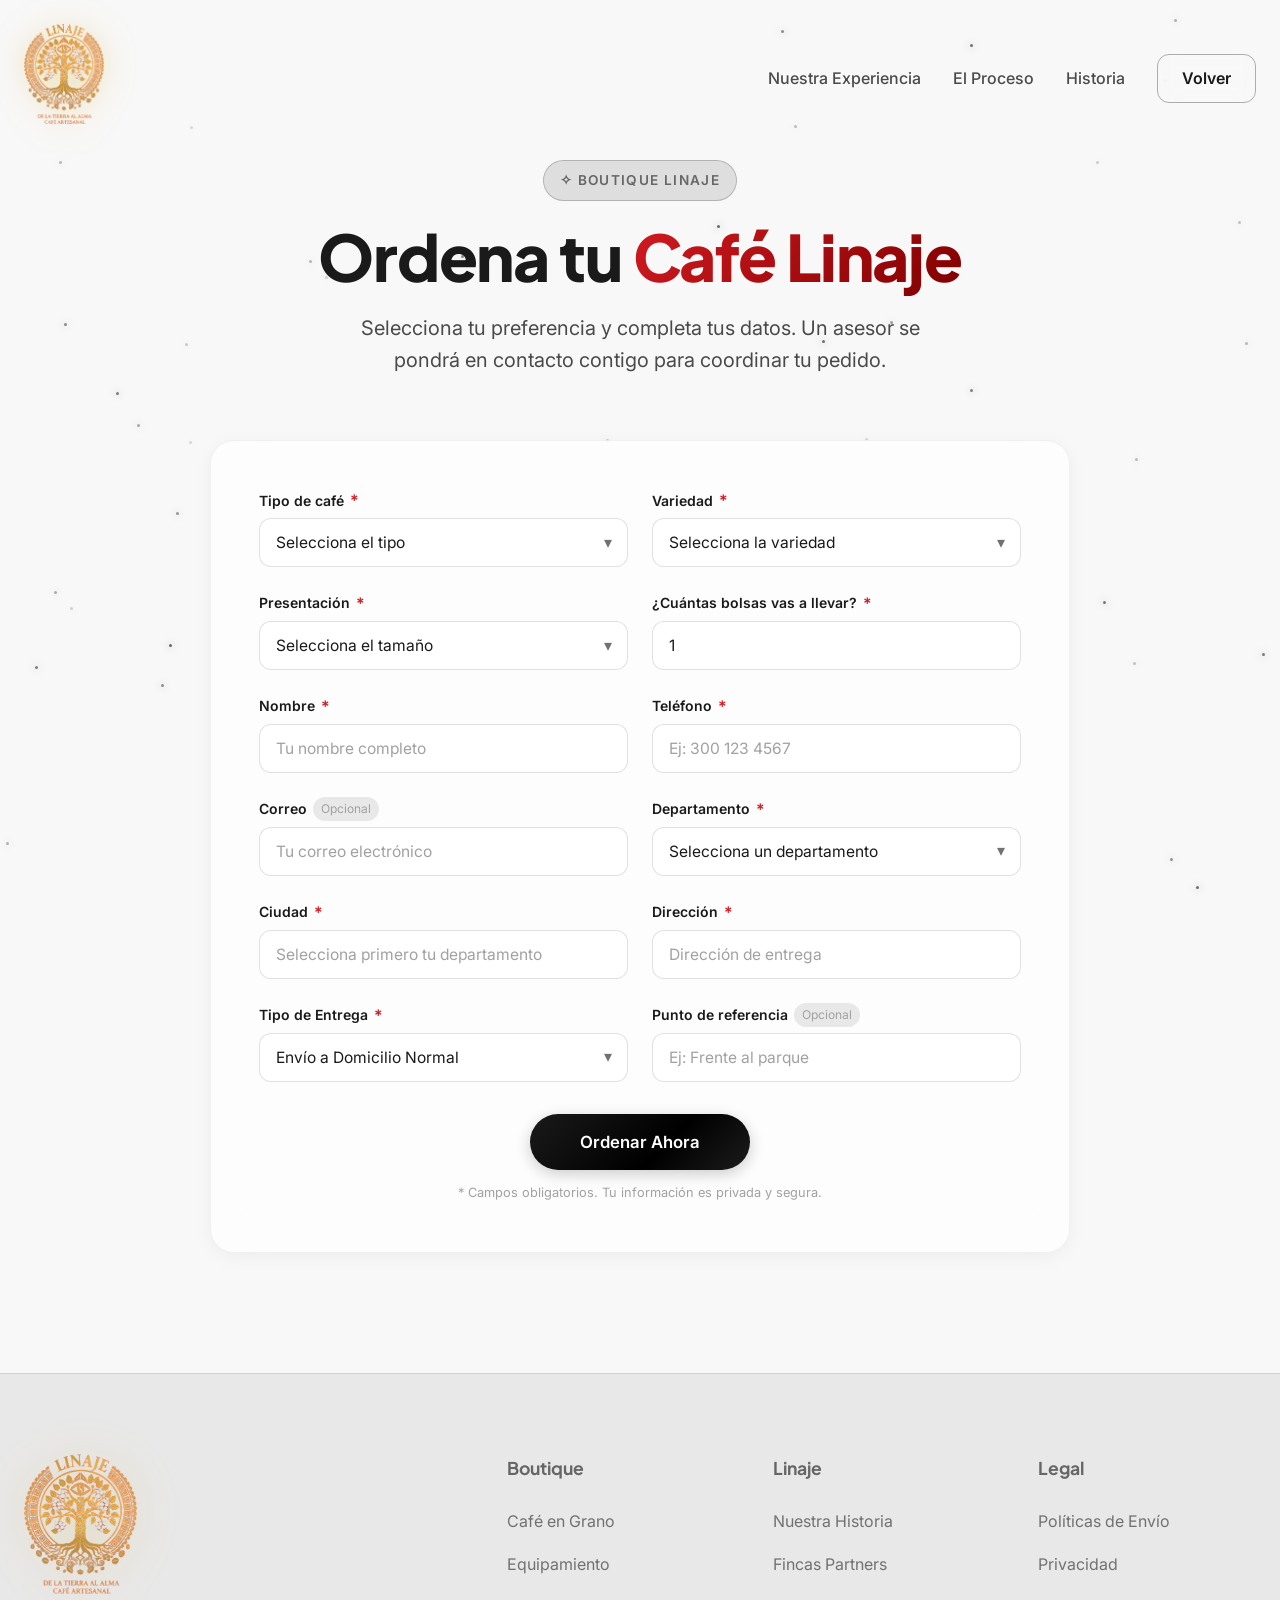
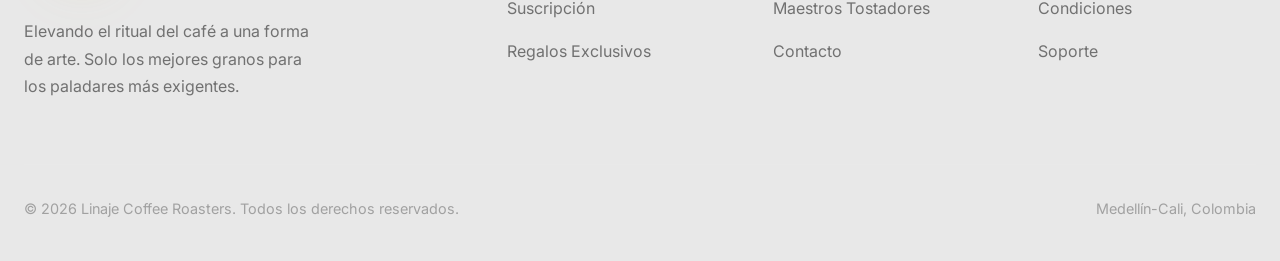
==== commit 11fa4100: "Add files via upload" ====
--- a/boutique.html
+++ b/boutique.html
@@ -79,6 +79,27 @@
                     </div>
                 </div>
 
+                <!-- Row 1.2: Presentación y Cantidad -->
+                <div class="form-row">
+                    <div class="form-group">
+                        <label for="size" class="form-label">Presentación <span class="required-star">*</span></label>
+                        <div class="select-wrapper">
+                            <select id="size" name="size" class="form-control" required>
+                                <option value="" disabled selected>Selecciona el tamaño</option>
+                                <option value="250gr">Bolsa x 250 gr ($34.000 COP)</option>
+                                <option value="500gr">Bolsa x 500 gr ($59.000 COP)</option>
+                            </select>
+                        </div>
+                        <span class="field-error" id="size-error">Por favor selecciona la presentación.</span>
+                    </div>
+
+                    <div class="form-group">
+                        <label for="quantity" class="form-label">¿Cuántas bolsas vas a llevar? <span class="required-star">*</span></label>
+                        <input type="number" id="quantity" name="quantity" class="form-control" min="1" value="1" required>
+                        <span class="field-error" id="quantity-error">Ingresa la cantidad.</span>
+                    </div>
+                </div>
+
                 <!-- Row 1.5: Tipo de molienda (Dynamic) -->
                 <div class="form-row" id="grind-row" style="display: none;">
                     <div class="form-group" style="grid-column: 1 / -1;">
@@ -148,11 +169,23 @@
                     </div>
                 </div>
 
-                <!-- Row 5: Punto de referencia -->
-                <div class="form-row">
-                    <div class="form-group" style="grid-column: 1 / -1;">
+                <!-- Row 5: Entrega Especial + Punto de referencia -->
+                <div class="form-row">
+                    <div class="form-group">
+                        <label for="delivery_point" class="form-label">Tipo de Entrega <span class="required-star">*</span></label>
+                        <div class="select-wrapper">
+                            <select id="delivery_point" name="delivery_point" class="form-control" required>
+                                <option value="Envío a Domicilio Normal" selected>Envío a Domicilio Normal</option>
+                                <option value="Entrega en Oficina (Lunes)">Entrega en Oficina (Lunes)</option>
+                                <option value="Entrega en Empresa (Martes a Jueves)">Entrega en Oficina (Martes a Jueves)</option>
+                            </select>
+                        </div>
+                        <span class="field-error" id="delivery_point-error">Por favor selecciona un tipo de entrega.</span>
+                    </div>
+
+                    <div class="form-group">
                         <label for="benchmark" class="form-label">Punto de referencia <span class="optional-tag">Opcional</span></label>
-                        <input type="text" id="benchmark" name="benchmark" class="form-control" placeholder="Ej: Frente al parque central">
+                        <input type="text" id="benchmark" name="benchmark" class="form-control" placeholder="Ej: Frente al parque">
                     </div>
                 </div>
 
